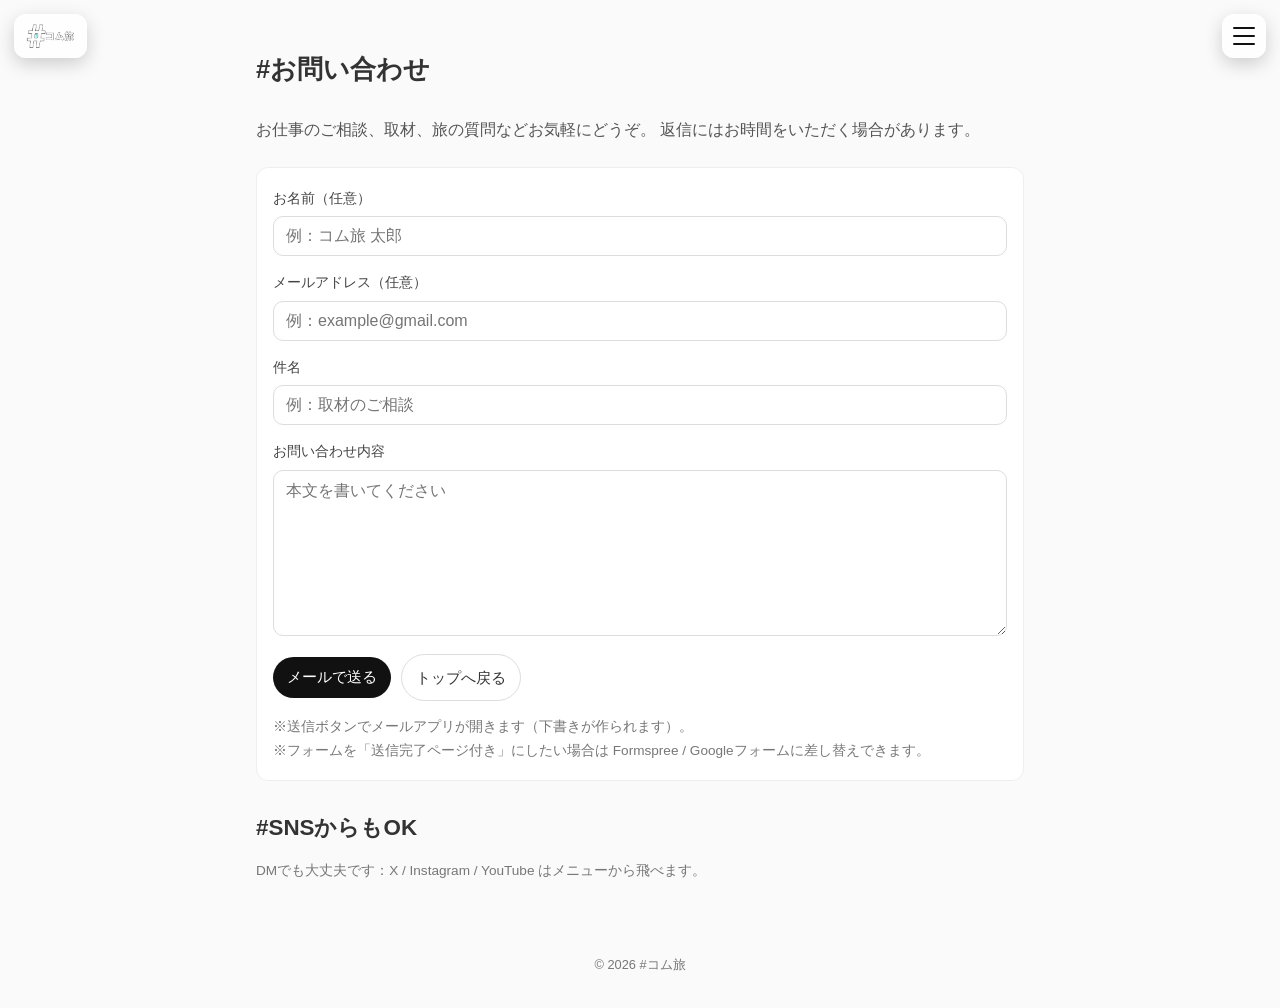
==== contact.html @ 37c7d5ec "Improve photo-led homepage and mobile navigation" ====
<!DOCTYPE html>
<html lang="ja">
<head>
  <meta charset="UTF-8" />
  <meta name="viewport" content="width=device-width, initial-scale=1.0" />
  <title>#お問い合わせ | #コム旅</title>
  <link rel="stylesheet" href="css/style.css?v=20261016" />

    <!-- ✅ SEO / OGP（共通） -->
  <meta name="description" content="旅と日常の記録。#コム旅の旅行記・モデルコース・47都道府県制覇の旅をまとめています。">

  <meta property="og:site_name" content="#コム旅">
  <meta property="og:type" content="website">
  <meta property="og:image" content="https://komtabi.com/img/ogp.jpg">
  <meta property="og:image:width" content="1200">
  <meta property="og:image:height" content="630">
  <meta property="og:locale" content="ja_JP">

  <meta name="twitter:card" content="summary_large_image">
  <meta name="description" content="#コム旅へのお問い合わせ。お仕事のご相談、取材、旅の質問などお気軽にどうぞ。">
  <link rel="canonical" href="https://komtabi.com/contact.html">

  <meta property="og:url" content="https://komtabi.com/contact.html">
  <meta property="og:title" content="#お問い合わせ | #コム旅">
  <meta property="og:description" content="お仕事のご相談、取材、旅の質問などお気軽にどうぞ。">

  <!-- favicon -->
<link rel="icon" href="/img/favicon-48.png" sizes="48x48" type="image/png">
<link rel="icon" href="/img/favicon-96.png" sizes="96x96" type="image/png">
<link rel="apple-touch-icon" href="/img/favicon-180.png">

</head>
<body>

  <!-- ロゴ -->
  <a href="index.html" class="logo">
    <img src="img/logo.png" alt="#コム旅 ロゴ">
  </a>

  <!-- ハンバーガーメニュー -->
  <button class="menu-btn" id="menuBtn" aria-label="メニューを開閉">
    <span></span><span></span><span></span>
  </button>

  <!-- ✅ メニュー構造を統一（menu-inner / menu-list） -->
  <nav class="menu" id="menu" aria-label="サイトメニュー">
    <div class="menu-inner">
      <ul class="menu-list">
        <li><a href="travel.html">#旅行記</a></li>
        <li><a href="modelcourse.html">#モデルコース</a></li>
        <li><a href="prefectures.html">#47都道府県制覇の旅</a></li>
        <li><a href="tags.html">#タグ</a></li>
        <li><a href="contact.html">#お問い合わせ</a></li>
      </ul>

      <!-- SNS（お問い合わせの下・横並び） -->
      <div class="menu-sns" aria-label="SNSリンク">
        <!-- X -->
        <a href="https://x.com/hBD1ilERGj89740"
           target="_blank"
           rel="noopener"
           aria-label="X"
           data-sns="x">
          <svg viewBox="0 0 24 24" aria-hidden="true">
            <path d="M18.244 2.25h3.308l-7.227 8.26L22.5 21.75h-6.59l-5.16-6.78-5.93 6.78H1.5l7.73-8.84L1.5 2.25h6.75l4.66 6.15 5.67-6.15z"/>
          </svg>
        </a>

        <!-- Instagram -->
        <a href="https://www.instagram.com/komtabi"
           target="_blank"
           rel="noopener"
           aria-label="Instagram"
           data-sns="instagram">
          <svg viewBox="0 0 24 24" aria-hidden="true">
            <path d="M7.5 2h9A5.5 5.5 0 0 1 22 7.5v9A5.5 5.5 0 0 1 16.5 22h-9A5.5 5.5 0 0 1 2 16.5v-9A5.5 5.5 0 0 1 7.5 2Zm0 2A3.5 3.5 0 0 0 4 7.5v9A3.5 3.5 0 0 0 7.5 20h9a3.5 3.5 0 0 0 3.5-3.5v-9A3.5 3.5 0 0 0 16.5 4h-9Zm10.25 1.75a1 1 0 1 1 0 2 1 1 0 0 1 0-2ZM12 7a5 5 0 1 1 0 10 5 5 0 0 1 0-10Zm0 2a3 3 0 1 0 0 6 3 3 0 0 0 0-6Z"/>
          </svg>
        </a>

        <!-- YouTube -->
        <a href="https://www.youtube.com/@コム旅5656"
           target="_blank"
           rel="noopener"
           aria-label="YouTube"
           data-sns="youtube">
          <svg viewBox="0 0 24 24" aria-hidden="true">
            <path d="M23.5 6.2s-.2-1.7-.9-2.5c-.9-1-1.9-1-2.4-1.1C16.9 2.3 12 2.3 12 2.3h0s-4.9 0-8.2.3c-.5.1-1.5.1-2.4 1.1C.7 4.5.5 6.2.5 6.2S.2 8.2.2 10.2v1.6c0 2 .3 4 .3 4s.2 1.7.9 2.5c.9 1 2.1 1 2.6 1.1 1.9.2 8 .3 8 .3s4.9 0 8.2-.3c.5-.1 1.5-.1 2.4-1.1.7-.8.9-2.5.9-2.5s.3-2 .3-4v-1.6c0-2-.3-4-.3-4ZM9.75 14.6V7.9l6.1 3.35-6.1 3.35Z"/>
          </svg>
        </a>
      </div>
    </div>
  </nav>

  <main class="container">
    <h1 class="page-title">#お問い合わせ</h1>

    <p class="lead-text">
      お仕事のご相談、取材、旅の質問などお気軽にどうぞ。
      返信にはお時間をいただく場合があります。
    </p>

    <!-- ✅ まずは mailto で確実に動くフォーム（サーバ不要） -->
    <section class="contact-card">
      <form id="contactForm" class="contact-form" novalidate>
        <label class="contact-label">
          お名前（任意）
          <input type="text" name="name" class="contact-input" placeholder="例：コム旅 太郎">
        </label>

        <label class="contact-label">
          メールアドレス（任意）
          <input type="email" name="email" class="contact-input" placeholder="例：example@gmail.com" inputmode="email">
        </label>

        <label class="contact-label">
          件名
          <input type="text" name="subject" class="contact-input" placeholder="例：取材のご相談" required>
        </label>

        <label class="contact-label">
          お問い合わせ内容
          <textarea name="message" class="contact-textarea" rows="8" placeholder="本文を書いてください" required></textarea>
        </label>

        <div class="contact-actions">
          <button type="submit" class="btn-primary">メールで送る</button>
          <a class="btn-ghost" href="index.html">トップへ戻る</a>
        </div>

        <p class="contact-note">
          ※送信ボタンでメールアプリが開きます（下書きが作られます）。
          <br>※フォームを「送信完了ページ付き」にしたい場合は Formspree / Googleフォームに差し替えできます。
        </p>
      </form>
    </section>

    <!-- 直接連絡（任意：メールアドレスが決まったら差し替え） -->
    <section class="contact-direct">
      <h2 class="section-title">#SNSからもOK</h2>
      <p class="contact-note">
        DMでも大丈夫です：X / Instagram / YouTube はメニューから飛べます。
      </p>
    </section>
  </main>

  <footer class="site-footer">
    <p>© 2026 #コム旅</p>
  </footer>

  <!-- scripts（順番重要・main.jsは1回だけ） -->
<link rel="stylesheet" href="css/style.css?v=20261016" />
<script src="js/data/posts.js?v=20260111"></script>
<script src="js/data/courses.js?v=20260111"></script>
<script src="js/data/visited.js?v=20260111"></script>
<script src="js/main.js?v=20261016"></script>

  <!-- contact page helper -->
  <script>
    // ✅ 送信先メールアドレスをここで設定（あなたの受信用メールに変更）
    const CONTACT_TO = "tjingji56@gmail.com";

    const form = document.getElementById("contactForm");
    if (form) {
      form.addEventListener("submit", (e) => {
        e.preventDefault();

        const fd = new FormData(form);
        const subject = (fd.get("subject") || "").toString().trim();
        const message = (fd.get("message") || "").toString().trim();
        const name = (fd.get("name") || "").toString().trim();
        const email = (fd.get("email") || "").toString().trim();

        if (!subject || !message) {
          alert("件名とお問い合わせ内容は必須です。");
          return;
        }

        const bodyLines = [
          message,
          "",
          "----",
          `お名前：${name || "-"}`,
          `メール：${email || "-"}`,
          `送信元：${location.href}`,
        ];

        const mailto = `mailto:${encodeURIComponent(CONTACT_TO)}`
          + `?subject=${encodeURIComponent(subject)}`
          + `&body=${encodeURIComponent(bodyLines.join("\n"))}`;

        location.href = mailto;
      });
    }
  </script>

</body>
</html>
---- css/style.css ----
/* =========================
   reset / base
========================= */
*{
  margin: 0;
  padding: 0;
  box-sizing: border-box;
}

body{
  font-family: -apple-system, BlinkMacSystemFont, "Segoe UI",
               "Hiragino Kaku Gothic ProN", Meiryo, sans-serif;
  color: #333;
  background: #fafafa;
  line-height: 1.7;
}

/* =========================
   layout
========================= */
.container{
  max-width: 800px;
  margin: 48px auto;
  padding: 0 16px;
}

.section-title,
.page-title{
  font-size: 1.6rem;
  margin-bottom: 24px;
}

@media (max-width: 600px){
  .container{
    padding-left: 16px;
    padding-right: 16px;
  }
}

/* =========================
   logo (fixed)
========================= */
.logo{
  position: fixed;
  top: 14px;
  left: 14px;
  z-index: 1000;

  height: 44px;
  display: inline-flex;
  align-items: center;
  justify-content: center;

  padding: 0 12px;
  border-radius: 12px;

  background: rgba(255,255,255,0.80);
  backdrop-filter: blur(8px);
  -webkit-backdrop-filter: blur(8px);
  box-shadow: 0 6px 18px rgba(0,0,0,0.18);

  text-decoration: none;
}

.logo img{
  display: block;
  height: 26px;
  width: auto;
  margin: 0;
  padding: 0;
  filter: none;
}

/* =========================
   hamburger menu button (fixed)
========================= */
.menu-btn{
  position: fixed;
  top: 14px;
  right: 14px;
  z-index: 1000;

  width: 44px;
  height: 44px;
  border: none;
  cursor: pointer;

  border-radius: 12px;
  background: rgba(255,255,255,0.80);
  backdrop-filter: blur(8px);
  -webkit-backdrop-filter: blur(8px);
  box-shadow: 0 6px 18px rgba(0,0,0,0.18);

  display: flex;
  flex-direction: column;
  justify-content: center;
  align-items: center;
  gap: 6px;

  padding: 0;
}

.menu-btn span{
  display: block;
  width: 22px;
  height: 2px;
  background: #111;
  margin: 0;
  border-radius: 999px;
  transition: 0.3s;
}

/* open animation */
.menu-btn.open span:nth-child(1){
  transform: translateY(8px) rotate(45deg);
}
.menu-btn.open span:nth-child(2){
  opacity: 0;
}
.menu-btn.open span:nth-child(3){
  transform: translateY(-8px) rotate(-45deg);
}

/* =========================
   menu panel
========================= */
.menu{
  position: fixed;
  inset: 0;
  z-index: 900;
  background: rgba(0,0,0,0.85);

  display: flex;
  align-items: center;
  justify-content: center;

  opacity: 0;
  pointer-events: none;
  transition: 0.3s;
}

.menu.open{
  opacity: 1;
  pointer-events: auto;
}

.menu-inner{
  display: flex;
  flex-direction: column;
  align-items: center;
}

.menu-list{
  list-style: none;
  margin: 0;
  padding: 0;
  text-align: center;
}

.menu-list li{
  margin: 24px 0;
}

.menu-list a{
  color: #fff;
  font-size: 1.5rem;
  text-decoration: none;
}

.menu-list a:hover{
  opacity: 0.85;
}

@media (max-width: 600px){
  .menu-list a{
    font-size: 1.3rem;
  }
}

/* SNS icons in menu */
.menu-sns{
  display: flex;
  gap: 14px;
  justify-content: center;
  margin-top: 18px;
}

.menu-sns a{
  display: inline-flex;
  align-items: center;
  justify-content: center;
  width: 36px;
  height: 36px;
  border-radius: 999px;
  text-decoration: none;
}

.menu-sns svg{
  width: 18px;
  height: 18px;
  fill: currentColor;
}

.menu-sns a[data-sns="x"]{ color: #fff; }
.menu-sns a[data-sns="instagram"]{ color: #E1306C; }
.menu-sns a[data-sns="youtube"]{ color: #FF0000; }

.menu-sns a:hover{
  background: rgba(255,255,255,0.10);
}

/* =========================
   hero (top image)
========================= */
.hero{
  height: 100vh;
  min-height: 100svh;
  background-image: url("../img/top.jpg");
  background-size: cover;
  background-position: center;
  background-repeat: no-repeat;

  display: flex;
  align-items: center;
  justify-content: center;
}

.hero-inner{
  text-align: center;
  color: #fff;
  padding: 16px 24px;
  background: rgba(0,0,0,0.3);
  border-radius: 8px;
}

.hero-title{ font-size: 2.5rem; }
.hero-text{ margin-top: 8px; font-size: 1rem; }

@media (max-width: 600px){
  .hero-title{ font-size: 2rem; }
}

/* =========================
   more link (top)
========================= */
.more-link{
  text-align: center;
  margin-top: 32px;
}

.more-link a{
  text-decoration: none;
  color: #333;
  font-size: 0.95rem;
}

/* =========================
   post list (common)
========================= */
.post-card{
  background: #fff;
  padding: 24px;
  margin-bottom: 24px;
  border-radius: 8px;
}

.post-title{
  font-size: 1.4rem;
  margin-bottom: 8px;
}

.post-title a{
  text-decoration: none;
  color: #222;
}

.post-date{
  font-size: 0.85rem;
  color: #888;
}

.post-excerpt{
  margin-top: 12px;
  color: #555;
}

/* prefecture tag in cards */
.post-head{
  display: flex;
  align-items: center;
  justify-content: space-between;
  gap: 12px;
  margin-bottom: 8px;
}

.post-pref{
  display: inline-block;
  font-size: 0.75rem;
  padding: 3px 10px;
  border-radius: 999px;
  background: rgba(0,0,0,0.06);
  color: #333;
  text-decoration: none;
}

.post-pref:hover{
  background: rgba(0,0,0,0.10);
}

/* thumbnail in cards */
.post-thumb{
  display: block;
  aspect-ratio: 16 / 9;
  overflow: hidden;
  border-radius: 8px;
}

.post-thumb img{
  width: 100%;
  height: 100%;
  object-fit: cover;
  display: block;
}

/* =========================
   TOP : latest 3 post cards grid
========================= */
.post-list-grid{
  display: grid;
  grid-template-columns: repeat(3, 1fr);
  gap: 16px;
}

@media (max-width: 700px){
  .post-list-grid{
    grid-template-columns: 1fr;
  }
}

.post-list-grid .post-card{
  display: flex;
  flex-direction: column;
  height: 100%;
  overflow: hidden;
  border-radius: 12px;
  padding: 16px;
  transition: transform .2s, box-shadow .2s;
  margin-bottom: 0;
}

.post-list-grid .post-card:hover{
  transform: translateY(-3px);
  box-shadow: 0 8px 24px rgba(0,0,0,.08);
}

.post-list-grid .post-excerpt{
  display: -webkit-box;
  -webkit-line-clamp: 2;
  -webkit-box-orient: vertical;
  overflow: hidden;
  margin-top: 10px;
}

/* =========================
   post page
========================= */
.post-content p{
  margin: 16px 0;
}

/* post hero (post.html) */
.post-hero{
  position: relative;
  margin-bottom: 18px;
  border-radius: 12px;
  overflow: hidden;
  background: #ddd;
}

.post-hero-media img{
  width: 100%;
  height: 280px;
  object-fit: cover;
  display: block;
}

.post-hero-overlay{
  position: absolute;
  inset: 0;
  background: linear-gradient(
    to top,
    rgba(0,0,0,0.30),
    rgba(0,0,0,0.00) 60%
  );
  pointer-events: none;
}

@media (max-width: 600px){
  .post-hero-media img{
    height: 190px;
  }
}

/* =========================
   breadcrumb (post.html)
========================= */
.breadcrumb{
  font-size: 0.85rem;
  color: #666;
  margin: 4px 0 10px;
  line-height: 1.6;
}

.breadcrumb a{
  color: #333;
  text-decoration: none;
}

.breadcrumb a:hover{
  text-decoration: underline;
}

.breadcrumb-sep{
  margin: 0 6px;
  opacity: 0.6;
}

/* =========================
   back link (post.html)
========================= */
.post-back{
  margin: 6px 0 18px;
}

.post-back a{
  font-size: 0.85rem;
  text-decoration: none;
  color: #333;
}

.post-back a:hover{
  text-decoration: underline;
}

/* =========================
   related posts (post.html)
========================= */
.related-posts{
  margin-top: 36px;
}

.related-title{
  font-size: 1.1rem;
  margin-bottom: 14px;
}

.related-list{
  display: grid;
  gap: 14px;
}

.related-card{
  background: #fff;
  border: 1px solid #eee;
  border-radius: 12px;
  overflow: hidden;
}

.related-link{
  display: grid;
  grid-template-columns: 120px 1fr;
  gap: 12px;
  padding: 10px;
  text-decoration: none;
  color: #333;
}

.related-link:hover{
  background: rgba(0,0,0,0.02);
}

.related-thumb{
  width: 120px;
  height: 80px;
  object-fit: cover;
  border-radius: 10px;
  display: block;
}

.related-body{
  display: flex;
  flex-direction: column;
  gap: 6px;
}

.related-meta{
  display: flex;
  gap: 10px;
  align-items: center;
  font-size: 0.75rem;
  color: #777;
}

.related-post-title{
  font-size: 0.95rem;
  line-height: 1.4;
  margin: 0;
}

.related-tags{
  display: flex;
  flex-wrap: wrap;
  gap: 8px;
}

.related-tags a{
  font-size: 0.75rem;
  text-decoration: none;
  color: #555;
}

.related-tags a:hover{
  text-decoration: underline;
}

.related-empty{
  color: #777;
  font-size: 0.9rem;
}

@media (max-width: 600px){
  .related-link{
    grid-template-columns: 92px 1fr;
  }
  .related-thumb{
    width: 92px;
    height: 72px;
  }
}

/* post navigation */
.post-nav{
  display: flex;
  justify-content: center;
  gap: 16px;
  margin-top: 48px;
}

.post-nav:has(#prevPost:not([style*="display: none"])):has(#nextPost:not([style*="display: none"])) {
  justify-content: space-between;
}

.post-nav-link{
  display: flex;
  align-items: center;
  gap: 12px;
  max-width: 340px;

  padding: 12px;
  border-radius: 10px;
  background: #fff;
  text-decoration: none;
  color: #333;
}

.post-nav-link:hover{
  transform: translateY(-2px);
  transition: 0.2s;
}

.nav-label{ font-size: 0.75rem; color: #999; }
.nav-thumb img{
  width: 64px;
  height: 64px;
  object-fit: cover;
  border-radius: 8px;
  display: block;
}

.nav-body{
  display: flex;
  flex-direction: column;
  gap: 4px;
}

.nav-pref{ font-size: 0.7rem; color: #666; }
.nav-title{ font-size: 0.85rem; font-weight: 600; }

@media (max-width: 600px){
  .post-nav{
    flex-direction: column;
    align-items: stretch;
  }
  .post-nav-link{
    max-width: 100%;
  }
}

/* =========================
   footer
========================= */
.site-footer{
  text-align: center;
  padding: 24px;
  font-size: 0.8rem;
  color: #777;
}

/* =========================
   prefectures
========================= */
.lead-text{
  margin-bottom: 24px;
  color: #555;
}

.progress{
  margin-bottom: 32px;
  font-size: 1.1rem;
}

.prefecture-list{
  display: grid;
  grid-template-columns: repeat(auto-fill, minmax(120px, 1fr));
  gap: 12px;
}

.prefecture{
  background: #fff;
  padding: 12px;
  text-align: center;
  border-radius: 6px;
  font-size: 0.9rem;
}

.prefecture.visited{
  background: #333;
  color: #fff;
}

/* =========================
   japan map
========================= */
.japan-map{
  margin: 40px 0;
}

#japanMap{
  width: 100%;
  max-width: 600px;
  display: block;
  margin: 0 auto;
}

#japanMap path{
  fill: #e0e0e0;
  stroke: #fff;
  stroke-width: 1;
  cursor: pointer;
  transition: 0.2s;
}

#japanMap path.visited{
  fill: #333;
}

#japanMap path.visited:hover{
  fill: #999;
}

#mapTooltip{
  position: fixed;
  left: 0;
  top: 0;
  transform: translate(-9999px, -9999px);
  padding: 6px 10px;
  font-size: 0.85rem;
  border-radius: 8px;
  background: rgba(0,0,0,0.85);
  color: #fff;
  pointer-events: none;
  z-index: 2000;
  white-space: nowrap;
}

#mapTooltip.show{
  transform: none;
}

/* =========================
   achievement (top page)
========================= */
.achievement{
  margin-top: 64px;
  padding-top: 40px;
  border-top: 1px solid #e5e5e5;
  text-align: center;
}

.section-title{
  font-size: 1.4rem;
  margin-bottom: 12px;
}

.achievement-count{
  font-size: 1rem;
  margin-bottom: 16px;
  color: #555;
}

.achievement-map{
  max-width: 600px;
  margin: 0 auto 16px;
}

.achievement-link a{
  font-size: 0.9rem;
  text-decoration: none;
  color: #333;
}

.achievement-sub{
  font-size: 0.9rem;
  color: #666;
  margin-bottom: 14px;
}

.achievement-chips{
  display: flex;
  flex-wrap: wrap;
  gap: 8px;
  justify-content: center;
  margin: 12px 0 6px;
}

.achievement-chips a{
  display: inline-block;
  font-size: 0.8rem;
  padding: 6px 10px;
  border-radius: 999px;
  border: 1px solid #ddd;
  background: #fff;
  text-decoration: none;
  color: #333;
}

.achievement-chips a:hover{
  background: rgba(0,0,0,0.03);
}

/* =========================
   pref meta (travel.html?pref=)
========================= */
.pref-meta{
  margin: 16px 0 28px;
  padding: 14px 16px;
  background: #fff;
  border-radius: 8px;
  border: 1px solid #eee;
}

.pref-meta-row{
  display: flex;
  flex-wrap: wrap;
  align-items: center;
  gap: 10px;
}

.pref-badge{
  display: inline-block;
  font-size: 0.75rem;
  padding: 4px 10px;
  border-radius: 999px;
  background: #f2f2f2;
  color: #333;
}

.pref-badge.ok{
  background: #333;
  color: #fff;
}

.pref-stat,
.pref-latest{
  display: inline-block;
  font-size: 0.85rem;
  color: #555;
}

.pref-back{
  margin-top: 10px;
}

.pref-back a{
  font-size: 0.85rem;
  text-decoration: none;
  color: #333;
}

/* ✅ travel.html?pref= のモデルコース */
.pref-courses{
  margin-top: 26px;
  background: #fff;
  border: 1px solid #eee;
  border-radius: 10px;
  overflow: hidden;
}

.pref-courses-summary{
  cursor: pointer;
  padding: 14px 16px;
  display: flex;
  align-items: center;
  justify-content: space-between;
  gap: 10px;
  list-style: none;
}

.pref-courses-summary::-webkit-details-marker{
  display: none;
}

.summary-title{
  font-weight: 700;
}

.summary-meta{
  font-size: 0.85rem;
  color: #666;
}

.pref-course-list{
  padding: 0 16px 14px;
}

.pref-course-card{
  padding: 14px 0;
  border-top: 1px solid #eee;
}

.pref-course-title{
  font-size: 1.05rem;
  margin-bottom: 6px;
}

.pref-course-meta{
  font-size: 0.8rem;
  color: #777;
  margin-bottom: 6px;
}

.pref-course-desc{
  color: #555;
  font-size: 0.95rem;
}

/* =========================
   model course
========================= */
.course-card{
  background: #fff;
  padding: 20px;
  border-radius: 8px;
  margin-bottom: 24px;
}

.course-title{
  font-size: 1.2rem;
  margin-bottom: 8px;
}

.course-meta{
  font-size: 0.8rem;
  color: #888;
  margin-bottom: 12px;
}

.course-desc{
  color: #555;
}

.area-filter{
  display: flex;
  flex-wrap: wrap;
  gap: 8px;
  margin-bottom: 32px;
}

.area-filter button{
  padding: 6px 12px;
  font-size: 0.8rem;
  border-radius: 20px;
  border: 1px solid #ccc;
  background: #fff;
  cursor: pointer;
}

.area-filter button.active{
  background: #333;
  color: #fff;
  border-color: #333;
}

.area-filter button[data-area="沖縄"]{
  border-style: dashed;
}

.course-related-wrap{
  margin-top: 16px;
  padding-top: 12px;
  border-top: 1px solid #eee;
}

.course-related-title{
  font-size: 0.9rem;
  margin-bottom: 8px;
}

.course-related{
  list-style: none;
  padding-left: 0;
}

.course-related li{
  margin-bottom: 4px;
}

.course-related a{
  font-size: 0.85rem;
  color: #333;
  text-decoration: none;
}

.course-related a:hover{
  text-decoration: underline;
}

.course-related-empty{
  font-size: 0.8rem;
  color: #888;
}

/* =========================
   contact
========================= */
.contact-card{
  background: #fff;
  border: 1px solid #eee;
  border-radius: 12px;
  padding: 18px 16px;
}

.contact-form{
  display: grid;
  gap: 14px;
}

.contact-label{
  display: grid;
  gap: 6px;
  font-size: 0.9rem;
  color: #444;
}

.contact-input,
.contact-textarea{
  width: 100%;
  border: 1px solid #ddd;
  border-radius: 10px;
  padding: 10px 12px;
  font-size: 1rem;
  background: #fff;
  outline: none;
}

.contact-textarea{
  resize: vertical;
}

.contact-input:focus,
.contact-textarea:focus{
  border-color: #999;
}

.contact-actions{
  display: flex;
  flex-wrap: wrap;
  gap: 10px;
  align-items: center;
  margin-top: 4px;
}

.btn-primary{
  appearance: none;
  border: none;
  cursor: pointer;
  padding: 10px 14px;
  border-radius: 999px;
  background: #111;
  color: #fff;
  font-size: 0.95rem;
}

.btn-primary:hover{
  opacity: 0.9;
}

.btn-ghost{
  display: inline-flex;
  align-items: center;
  justify-content: center;
  padding: 10px 14px;
  border-radius: 999px;
  border: 1px solid #ddd;
  text-decoration: none;
  color: #333;
  font-size: 0.95rem;
  background: #fff;
}

.btn-ghost:hover{
  background: rgba(0,0,0,0.03);
}

.contact-note{
  font-size: 0.85rem;
  color: #777;
  line-height: 1.7;
}

.contact-direct{
  margin-top: 28px;
}

/* =========================
   post tags
========================= */
.post-tags {
  display: flex;
  flex-wrap: wrap;
  gap: 8px;
  list-style: none;
  padding: 0;
  margin: 12px 0 0;
}

.post-tag a {
  display: inline-block;
  padding: 4px 10px;
  border-radius: 999px;
  font-size: 0.8rem;
  text-decoration: none;
  color: #555;
  background: #f3f3f3;
}

.post-tag a:hover {
  background: #e6e6e6;
}

/* =========================
   tags page
========================= */
.tag-grid{
  display: grid;
  grid-template-columns: repeat(auto-fill, minmax(150px, 1fr));
  gap: 12px;
}

.tag-card{
  display: flex;
  align-items: center;
  justify-content: space-between;
  gap: 10px;

  padding: 12px 14px;
  border-radius: 12px;
  background: #fff;
  border: 1px solid #eee;

  text-decoration: none;
  color: #333;
}

.tag-card:hover{
  background: rgba(0,0,0,0.03);
}

.tag-card-name{
  font-weight: 700;
}

.tag-card-count{
  font-size: 0.85rem;
  color: #777;
}

/* =========================
  tag filter (travel)
========================= */
.tag-filter{
  margin: 18px 0 20px;
  padding: 14px 14px;
  background: #fff;
  border: 1px solid #eee;
  border-radius: 12px;
}

.tag-filter-head{
  display: flex;
  align-items: baseline;
  justify-content: space-between;
  gap: 12px;
  margin-bottom: 10px;
}

.tag-filter-title{
  font-size: 1rem;
  margin: 0;
}

.tag-filter-link{
  font-size: 0.85rem;
  color: #333;
  text-decoration: none;
}

.tag-filter-link:hover{
  text-decoration: underline;
}

.tag-chips{
  display: flex;
  flex-wrap: wrap;
  gap: 8px;
}

.tag-chip{
  display: inline-flex;
  align-items: center;
  justify-content: center;

  padding: 6px 10px;
  border-radius: 999px;
  font-size: 0.85rem;

  text-decoration: none;
  color: #333;
  background: #f3f3f3;
  border: 1px solid #eee;
}

.tag-chip:hover{
  background: #e9e9e9;
}

.tag-chip.active{
  background: #111;
  color: #fff;
  border-color: #111;
}
/* =========================
   AdSense (#コム旅)
========================= */
.ad-wrap {
  max-width: 980px;           /* 記事幅に合わせて調整 */
  margin: 28px auto;
  padding: 14px 12px;
  border-radius: 14px;
  background: rgba(255,255,255,0.06); /* 背景が暗めなら馴染む */
  border: 1px solid rgba(255,255,255,0.10);
}

.ad-label {
  font-size: 12px;
  letter-spacing: 0.08em;
  opacity: 0.7;
  margin-bottom: 8px;
}

/* 画面が狭い時の詰まり防止 */
@media (max-width: 600px) {
  .ad-wrap { margin: 20px 12px; }
}

/* JSで非表示にしたい時用 */
.ad-wrap.is-hidden { display: none; }
/* =========================
   AdSense (#コム旅)
========================= */
.ad-wrap{
  margin: 26px 0;
  padding: 14px 12px;
  border-radius: 14px;
  border: 1px solid rgba(255,255,255,.10);
  background: rgba(255,255,255,.06);
}
.ad-label{
  font-size: 12px;
  letter-spacing: .08em;
  opacity: .7;
  margin-bottom: 8px;
}
.ad-wrap.is-hidden{ display:none; }

/* Photo-led home and comfortable touch navigation */
:root { --travel-ink: #233e36; --travel-accent: #365e4f; }
html { scroll-behavior: smooth; scroll-padding-top: 88px; }
a:focus-visible, button:focus-visible {
  outline: 3px solid #ba852e;
  outline-offset: 5px;
}
.skip-link {
  position: fixed; top: 8px; left: 100px; z-index: 1100;
  padding: 10px 16px; background: #fff; color: var(--travel-ink);
  transform: translateY(-160%); border-radius: 8px;
}
.skip-link:focus { transform: translateY(0); }
.menu { visibility: hidden; overflow-y: auto; padding: 80px 20px 32px; }
.menu.open { visibility: visible; }
.menu-inner { width: 100%; margin: auto; }
.menu-list a { display: inline-block; padding: 8px 12px; }
.menu-list li { margin: 10px 0; }
.menu-sns a { width: 44px; height: 44px; }
.home { background: #f7f6f2; color: #263c34; }
.home .container { max-width: 1120px; margin: 72px auto; padding: 0 32px; }
.home .hero {
  position: relative; isolation: isolate;
  height: 82vh; height: 82svh; min-height: 560px; max-height: 960px;
  justify-content: flex-start; align-items: flex-end;
}
.home .hero::before {
  content: ""; position: absolute; inset: 0; z-index: -1;
  background: linear-gradient(180deg, rgba(9,27,23,.12) 20%, rgba(9,27,23,.75) 100%);
}
.home .hero-inner {
  width: 1120px; margin: 0 auto; padding: 72px 32px;
  text-align: left; background: none; border-radius: 0;
}
.hero-eyebrow { font-size: .9rem; letter-spacing: .16em; margin-bottom: 12px; }
.home .hero-title { font-size: clamp(3rem, 7vw, 5.5rem); line-height: 1.2; letter-spacing: .04em; }
.home .hero-text { margin-top: 22px; line-height: 2; font-size: 1rem; }
.hero-action {
  display: inline-flex; gap: 36px; align-items: center; min-height: 48px;
  margin-top: 28px; padding: 10px 22px; border: 1px solid rgba(255,255,255,.7);
  border-radius: 999px; color: #fff; text-decoration: none;
  background: rgba(255,255,255,.08);
}
.hero-action:hover { background: rgba(255,255,255,.2); }
.section-eyebrow { font-size: .72rem; font-weight: 700; letter-spacing: .2em; color: var(--travel-accent); margin-bottom: 8px; }
.home .section-title { font-size: clamp(1.5rem, 3vw, 2rem); margin-bottom: 10px; }
.section-intro { color: #606c64; font-size: .95rem; margin-bottom: 28px; }
.home .post-list-grid { gap: 24px; }
.home .post-list-grid .post-card {
  padding: 0 0 24px; border-radius: 16px;
  border: 1px solid #e4e8df; box-shadow: 0 4px 20px rgba(35,62,54,.03);
}
.home .post-thumb { border-radius: 0; aspect-ratio: 4 / 3; }
.home .post-thumb img { transition: transform .35s; }
.home .post-card:hover .post-thumb img { transform: scale(1.035); }
.home .post-head { margin: 18px 20px 12px; flex-wrap: wrap; gap: 8px; }
.home .post-pref { color: var(--travel-accent); background: #edf2eb; padding: 6px 12px; }
.home .post-title { font-size: 1.16rem; line-height: 1.75; margin: 0 20px; }
.home .post-title a { color: var(--travel-ink); }
.home .post-title a:hover { text-decoration: underline; text-underline-offset: 4px; }
.home .post-list-grid .post-excerpt { margin: 12px 20px 0; font-size: .9rem; line-height: 1.9; }
.home .more-link a, .home .achievement-link a {
  display: inline-flex; align-items: center; justify-content: center;
  min-height: 48px; padding: 10px 24px; border-radius: 999px;
  border: 1px solid #c9d2c7; color: var(--travel-ink); background: #fff;
}
.home .more-link a:hover, .home .achievement-link a:hover { background: #edf2eb; }
.home .achievement { margin-top: 48px; padding: 44px 24px; border: 1px solid #dde4d8; border-radius: 20px; background: #edf1e8; }
.home .achievement-count { margin-bottom: 8px; }
.home .achievement-count strong { font-size: 1.7rem; color: var(--travel-ink); }
.achievement-progress { display: block; width: min(100%, 360px); height: 8px; border: 0; border-radius: 99px; overflow: hidden; margin: 24px auto; background: #d8dfd2; color: var(--travel-accent); }
.achievement-progress::-webkit-progress-bar { background: #d8dfd2; }
.achievement-progress::-webkit-progress-value { background: var(--travel-accent); border-radius: 99px; }
.achievement-progress::-moz-progress-bar { background: var(--travel-accent); }
.home .achievement-chips { margin-bottom: 24px; }
.home .achievement-chips a { min-height: 44px; padding: 9px 16px; border-color: #d4ddcf; }
.home .site-footer { padding: 32px 24px; border-top: 1px solid #e2e6dc; }
@media (max-width: 900px) and (min-width: 701px) {
  .home .post-list-grid { gap: 14px; }
  .home .post-head, .home .post-title { margin-left: 14px; margin-right: 14px; }
  .home .post-list-grid .post-excerpt { margin-left: 14px; margin-right: 14px; }
}
@media (max-width: 700px) {
  .home .container { margin: 40px auto; padding: 0 20px; }
  .home .hero { height: 76svh; min-height: 480px; max-height: 760px; }
  .home .hero-inner { padding: 48px 24px; }
  .home .hero-text { font-size: .9rem; margin-top: 16px; }
  .hero-eyebrow { font-size: .78rem; }
  .home .post-list-grid { gap: 24px; }
  .home .post-thumb { aspect-ratio: 16 / 10; }
  .home .post-title { font-size: 1.2rem; }
  .home .achievement { padding: 32px 18px; }
  .home .achievement-sub { line-height: 2; }
  .menu-list a { font-size: 1.15rem; }
}
@media (prefers-reduced-motion: reduce) {
  html { scroll-behavior: auto; }
  *, *::before, *::after { transition: none !important; }
}
---- css/style.css ----
/* =========================
   reset / base
========================= */
*{
  margin: 0;
  padding: 0;
  box-sizing: border-box;
}

body{
  font-family: -apple-system, BlinkMacSystemFont, "Segoe UI",
               "Hiragino Kaku Gothic ProN", Meiryo, sans-serif;
  color: #333;
  background: #fafafa;
  line-height: 1.7;
}

/* =========================
   layout
========================= */
.container{
  max-width: 800px;
  margin: 48px auto;
  padding: 0 16px;
}

.section-title,
.page-title{
  font-size: 1.6rem;
  margin-bottom: 24px;
}

@media (max-width: 600px){
  .container{
    padding-left: 16px;
    padding-right: 16px;
  }
}

/* =========================
   logo (fixed)
========================= */
.logo{
  position: fixed;
  top: 14px;
  left: 14px;
  z-index: 1000;

  height: 44px;
  display: inline-flex;
  align-items: center;
  justify-content: center;

  padding: 0 12px;
  border-radius: 12px;

  background: rgba(255,255,255,0.80);
  backdrop-filter: blur(8px);
  -webkit-backdrop-filter: blur(8px);
  box-shadow: 0 6px 18px rgba(0,0,0,0.18);

  text-decoration: none;
}

.logo img{
  display: block;
  height: 26px;
  width: auto;
  margin: 0;
  padding: 0;
  filter: none;
}

/* =========================
   hamburger menu button (fixed)
========================= */
.menu-btn{
  position: fixed;
  top: 14px;
  right: 14px;
  z-index: 1000;

  width: 44px;
  height: 44px;
  border: none;
  cursor: pointer;

  border-radius: 12px;
  background: rgba(255,255,255,0.80);
  backdrop-filter: blur(8px);
  -webkit-backdrop-filter: blur(8px);
  box-shadow: 0 6px 18px rgba(0,0,0,0.18);

  display: flex;
  flex-direction: column;
  justify-content: center;
  align-items: center;
  gap: 6px;

  padding: 0;
}

.menu-btn span{
  display: block;
  width: 22px;
  height: 2px;
  background: #111;
  margin: 0;
  border-radius: 999px;
  transition: 0.3s;
}

/* open animation */
.menu-btn.open span:nth-child(1){
  transform: translateY(8px) rotate(45deg);
}
.menu-btn.open span:nth-child(2){
  opacity: 0;
}
.menu-btn.open span:nth-child(3){
  transform: translateY(-8px) rotate(-45deg);
}

/* =========================
   menu panel
========================= */
.menu{
  position: fixed;
  inset: 0;
  z-index: 900;
  background: rgba(0,0,0,0.85);

  display: flex;
  align-items: center;
  justify-content: center;

  opacity: 0;
  pointer-events: none;
  transition: 0.3s;
}

.menu.open{
  opacity: 1;
  pointer-events: auto;
}

.menu-inner{
  display: flex;
  flex-direction: column;
  align-items: center;
}

.menu-list{
  list-style: none;
  margin: 0;
  padding: 0;
  text-align: center;
}

.menu-list li{
  margin: 24px 0;
}

.menu-list a{
  color: #fff;
  font-size: 1.5rem;
  text-decoration: none;
}

.menu-list a:hover{
  opacity: 0.85;
}

@media (max-width: 600px){
  .menu-list a{
    font-size: 1.3rem;
  }
}

/* SNS icons in menu */
.menu-sns{
  display: flex;
  gap: 14px;
  justify-content: center;
  margin-top: 18px;
}

.menu-sns a{
  display: inline-flex;
  align-items: center;
  justify-content: center;
  width: 36px;
  height: 36px;
  border-radius: 999px;
  text-decoration: none;
}

.menu-sns svg{
  width: 18px;
  height: 18px;
  fill: currentColor;
}

.menu-sns a[data-sns="x"]{ color: #fff; }
.menu-sns a[data-sns="instagram"]{ color: #E1306C; }
.menu-sns a[data-sns="youtube"]{ color: #FF0000; }

.menu-sns a:hover{
  background: rgba(255,255,255,0.10);
}

/* =========================
   hero (top image)
========================= */
.hero{
  height: 100vh;
  min-height: 100svh;
  background-image: url("../img/top.jpg");
  background-size: cover;
  background-position: center;
  background-repeat: no-repeat;

  display: flex;
  align-items: center;
  justify-content: center;
}

.hero-inner{
  text-align: center;
  color: #fff;
  padding: 16px 24px;
  background: rgba(0,0,0,0.3);
  border-radius: 8px;
}

.hero-title{ font-size: 2.5rem; }
.hero-text{ margin-top: 8px; font-size: 1rem; }

@media (max-width: 600px){
  .hero-title{ font-size: 2rem; }
}

/* =========================
   more link (top)
========================= */
.more-link{
  text-align: center;
  margin-top: 32px;
}

.more-link a{
  text-decoration: none;
  color: #333;
  font-size: 0.95rem;
}

/* =========================
   post list (common)
========================= */
.post-card{
  background: #fff;
  padding: 24px;
  margin-bottom: 24px;
  border-radius: 8px;
}

.post-title{
  font-size: 1.4rem;
  margin-bottom: 8px;
}

.post-title a{
  text-decoration: none;
  color: #222;
}

.post-date{
  font-size: 0.85rem;
  color: #888;
}

.post-excerpt{
  margin-top: 12px;
  color: #555;
}

/* prefecture tag in cards */
.post-head{
  display: flex;
  align-items: center;
  justify-content: space-between;
  gap: 12px;
  margin-bottom: 8px;
}

.post-pref{
  display: inline-block;
  font-size: 0.75rem;
  padding: 3px 10px;
  border-radius: 999px;
  background: rgba(0,0,0,0.06);
  color: #333;
  text-decoration: none;
}

.post-pref:hover{
  background: rgba(0,0,0,0.10);
}

/* thumbnail in cards */
.post-thumb{
  display: block;
  aspect-ratio: 16 / 9;
  overflow: hidden;
  border-radius: 8px;
}

.post-thumb img{
  width: 100%;
  height: 100%;
  object-fit: cover;
  display: block;
}

/* =========================
   TOP : latest 3 post cards grid
========================= */
.post-list-grid{
  display: grid;
  grid-template-columns: repeat(3, 1fr);
  gap: 16px;
}

@media (max-width: 700px){
  .post-list-grid{
    grid-template-columns: 1fr;
  }
}

.post-list-grid .post-card{
  display: flex;
  flex-direction: column;
  height: 100%;
  overflow: hidden;
  border-radius: 12px;
  padding: 16px;
  transition: transform .2s, box-shadow .2s;
  margin-bottom: 0;
}

.post-list-grid .post-card:hover{
  transform: translateY(-3px);
  box-shadow: 0 8px 24px rgba(0,0,0,.08);
}

.post-list-grid .post-excerpt{
  display: -webkit-box;
  -webkit-line-clamp: 2;
  -webkit-box-orient: vertical;
  overflow: hidden;
  margin-top: 10px;
}

/* =========================
   post page
========================= */
.post-content p{
  margin: 16px 0;
}

/* post hero (post.html) */
.post-hero{
  position: relative;
  margin-bottom: 18px;
  border-radius: 12px;
  overflow: hidden;
  background: #ddd;
}

.post-hero-media img{
  width: 100%;
  height: 280px;
  object-fit: cover;
  display: block;
}

.post-hero-overlay{
  position: absolute;
  inset: 0;
  background: linear-gradient(
    to top,
    rgba(0,0,0,0.30),
    rgba(0,0,0,0.00) 60%
  );
  pointer-events: none;
}

@media (max-width: 600px){
  .post-hero-media img{
    height: 190px;
  }
}

/* =========================
   breadcrumb (post.html)
========================= */
.breadcrumb{
  font-size: 0.85rem;
  color: #666;
  margin: 4px 0 10px;
  line-height: 1.6;
}

.breadcrumb a{
  color: #333;
  text-decoration: none;
}

.breadcrumb a:hover{
  text-decoration: underline;
}

.breadcrumb-sep{
  margin: 0 6px;
  opacity: 0.6;
}

/* =========================
   back link (post.html)
========================= */
.post-back{
  margin: 6px 0 18px;
}

.post-back a{
  font-size: 0.85rem;
  text-decoration: none;
  color: #333;
}

.post-back a:hover{
  text-decoration: underline;
}

/* =========================
   related posts (post.html)
========================= */
.related-posts{
  margin-top: 36px;
}

.related-title{
  font-size: 1.1rem;
  margin-bottom: 14px;
}

.related-list{
  display: grid;
  gap: 14px;
}

.related-card{
  background: #fff;
  border: 1px solid #eee;
  border-radius: 12px;
  overflow: hidden;
}

.related-link{
  display: grid;
  grid-template-columns: 120px 1fr;
  gap: 12px;
  padding: 10px;
  text-decoration: none;
  color: #333;
}

.related-link:hover{
  background: rgba(0,0,0,0.02);
}

.related-thumb{
  width: 120px;
  height: 80px;
  object-fit: cover;
  border-radius: 10px;
  display: block;
}

.related-body{
  display: flex;
  flex-direction: column;
  gap: 6px;
}

.related-meta{
  display: flex;
  gap: 10px;
  align-items: center;
  font-size: 0.75rem;
  color: #777;
}

.related-post-title{
  font-size: 0.95rem;
  line-height: 1.4;
  margin: 0;
}

.related-tags{
  display: flex;
  flex-wrap: wrap;
  gap: 8px;
}

.related-tags a{
  font-size: 0.75rem;
  text-decoration: none;
  color: #555;
}

.related-tags a:hover{
  text-decoration: underline;
}

.related-empty{
  color: #777;
  font-size: 0.9rem;
}

@media (max-width: 600px){
  .related-link{
    grid-template-columns: 92px 1fr;
  }
  .related-thumb{
    width: 92px;
    height: 72px;
  }
}

/* post navigation */
.post-nav{
  display: flex;
  justify-content: center;
  gap: 16px;
  margin-top: 48px;
}

.post-nav:has(#prevPost:not([style*="display: none"])):has(#nextPost:not([style*="display: none"])) {
  justify-content: space-between;
}

.post-nav-link{
  display: flex;
  align-items: center;
  gap: 12px;
  max-width: 340px;

  padding: 12px;
  border-radius: 10px;
  background: #fff;
  text-decoration: none;
  color: #333;
}

.post-nav-link:hover{
  transform: translateY(-2px);
  transition: 0.2s;
}

.nav-label{ font-size: 0.75rem; color: #999; }
.nav-thumb img{
  width: 64px;
  height: 64px;
  object-fit: cover;
  border-radius: 8px;
  display: block;
}

.nav-body{
  display: flex;
  flex-direction: column;
  gap: 4px;
}

.nav-pref{ font-size: 0.7rem; color: #666; }
.nav-title{ font-size: 0.85rem; font-weight: 600; }

@media (max-width: 600px){
  .post-nav{
    flex-direction: column;
    align-items: stretch;
  }
  .post-nav-link{
    max-width: 100%;
  }
}

/* =========================
   footer
========================= */
.site-footer{
  text-align: center;
  padding: 24px;
  font-size: 0.8rem;
  color: #777;
}

/* =========================
   prefectures
========================= */
.lead-text{
  margin-bottom: 24px;
  color: #555;
}

.progress{
  margin-bottom: 32px;
  font-size: 1.1rem;
}

.prefecture-list{
  display: grid;
  grid-template-columns: repeat(auto-fill, minmax(120px, 1fr));
  gap: 12px;
}

.prefecture{
  background: #fff;
  padding: 12px;
  text-align: center;
  border-radius: 6px;
  font-size: 0.9rem;
}

.prefecture.visited{
  background: #333;
  color: #fff;
}

/* =========================
   japan map
========================= */
.japan-map{
  margin: 40px 0;
}

#japanMap{
  width: 100%;
  max-width: 600px;
  display: block;
  margin: 0 auto;
}

#japanMap path{
  fill: #e0e0e0;
  stroke: #fff;
  stroke-width: 1;
  cursor: pointer;
  transition: 0.2s;
}

#japanMap path.visited{
  fill: #333;
}

#japanMap path.visited:hover{
  fill: #999;
}

#mapTooltip{
  position: fixed;
  left: 0;
  top: 0;
  transform: translate(-9999px, -9999px);
  padding: 6px 10px;
  font-size: 0.85rem;
  border-radius: 8px;
  background: rgba(0,0,0,0.85);
  color: #fff;
  pointer-events: none;
  z-index: 2000;
  white-space: nowrap;
}

#mapTooltip.show{
  transform: none;
}

/* =========================
   achievement (top page)
========================= */
.achievement{
  margin-top: 64px;
  padding-top: 40px;
  border-top: 1px solid #e5e5e5;
  text-align: center;
}

.section-title{
  font-size: 1.4rem;
  margin-bottom: 12px;
}

.achievement-count{
  font-size: 1rem;
  margin-bottom: 16px;
  color: #555;
}

.achievement-map{
  max-width: 600px;
  margin: 0 auto 16px;
}

.achievement-link a{
  font-size: 0.9rem;
  text-decoration: none;
  color: #333;
}

.achievement-sub{
  font-size: 0.9rem;
  color: #666;
  margin-bottom: 14px;
}

.achievement-chips{
  display: flex;
  flex-wrap: wrap;
  gap: 8px;
  justify-content: center;
  margin: 12px 0 6px;
}

.achievement-chips a{
  display: inline-block;
  font-size: 0.8rem;
  padding: 6px 10px;
  border-radius: 999px;
  border: 1px solid #ddd;
  background: #fff;
  text-decoration: none;
  color: #333;
}

.achievement-chips a:hover{
  background: rgba(0,0,0,0.03);
}

/* =========================
   pref meta (travel.html?pref=)
========================= */
.pref-meta{
  margin: 16px 0 28px;
  padding: 14px 16px;
  background: #fff;
  border-radius: 8px;
  border: 1px solid #eee;
}

.pref-meta-row{
  display: flex;
  flex-wrap: wrap;
  align-items: center;
  gap: 10px;
}

.pref-badge{
  display: inline-block;
  font-size: 0.75rem;
  padding: 4px 10px;
  border-radius: 999px;
  background: #f2f2f2;
  color: #333;
}

.pref-badge.ok{
  background: #333;
  color: #fff;
}

.pref-stat,
.pref-latest{
  display: inline-block;
  font-size: 0.85rem;
  color: #555;
}

.pref-back{
  margin-top: 10px;
}

.pref-back a{
  font-size: 0.85rem;
  text-decoration: none;
  color: #333;
}

/* ✅ travel.html?pref= のモデルコース */
.pref-courses{
  margin-top: 26px;
  background: #fff;
  border: 1px solid #eee;
  border-radius: 10px;
  overflow: hidden;
}

.pref-courses-summary{
  cursor: pointer;
  padding: 14px 16px;
  display: flex;
  align-items: center;
  justify-content: space-between;
  gap: 10px;
  list-style: none;
}

.pref-courses-summary::-webkit-details-marker{
  display: none;
}

.summary-title{
  font-weight: 700;
}

.summary-meta{
  font-size: 0.85rem;
  color: #666;
}

.pref-course-list{
  padding: 0 16px 14px;
}

.pref-course-card{
  padding: 14px 0;
  border-top: 1px solid #eee;
}

.pref-course-title{
  font-size: 1.05rem;
  margin-bottom: 6px;
}

.pref-course-meta{
  font-size: 0.8rem;
  color: #777;
  margin-bottom: 6px;
}

.pref-course-desc{
  color: #555;
  font-size: 0.95rem;
}

/* =========================
   model course
========================= */
.course-card{
  background: #fff;
  padding: 20px;
  border-radius: 8px;
  margin-bottom: 24px;
}

.course-title{
  font-size: 1.2rem;
  margin-bottom: 8px;
}

.course-meta{
  font-size: 0.8rem;
  color: #888;
  margin-bottom: 12px;
}

.course-desc{
  color: #555;
}

.area-filter{
  display: flex;
  flex-wrap: wrap;
  gap: 8px;
  margin-bottom: 32px;
}

.area-filter button{
  padding: 6px 12px;
  font-size: 0.8rem;
  border-radius: 20px;
  border: 1px solid #ccc;
  background: #fff;
  cursor: pointer;
}

.area-filter button.active{
  background: #333;
  color: #fff;
  border-color: #333;
}

.area-filter button[data-area="沖縄"]{
  border-style: dashed;
}

.course-related-wrap{
  margin-top: 16px;
  padding-top: 12px;
  border-top: 1px solid #eee;
}

.course-related-title{
  font-size: 0.9rem;
  margin-bottom: 8px;
}

.course-related{
  list-style: none;
  padding-left: 0;
}

.course-related li{
  margin-bottom: 4px;
}

.course-related a{
  font-size: 0.85rem;
  color: #333;
  text-decoration: none;
}

.course-related a:hover{
  text-decoration: underline;
}

.course-related-empty{
  font-size: 0.8rem;
  color: #888;
}

/* =========================
   contact
========================= */
.contact-card{
  background: #fff;
  border: 1px solid #eee;
  border-radius: 12px;
  padding: 18px 16px;
}

.contact-form{
  display: grid;
  gap: 14px;
}

.contact-label{
  display: grid;
  gap: 6px;
  font-size: 0.9rem;
  color: #444;
}

.contact-input,
.contact-textarea{
  width: 100%;
  border: 1px solid #ddd;
  border-radius: 10px;
  padding: 10px 12px;
  font-size: 1rem;
  background: #fff;
  outline: none;
}

.contact-textarea{
  resize: vertical;
}

.contact-input:focus,
.contact-textarea:focus{
  border-color: #999;
}

.contact-actions{
  display: flex;
  flex-wrap: wrap;
  gap: 10px;
  align-items: center;
  margin-top: 4px;
}

.btn-primary{
  appearance: none;
  border: none;
  cursor: pointer;
  padding: 10px 14px;
  border-radius: 999px;
  background: #111;
  color: #fff;
  font-size: 0.95rem;
}

.btn-primary:hover{
  opacity: 0.9;
}

.btn-ghost{
  display: inline-flex;
  align-items: center;
  justify-content: center;
  padding: 10px 14px;
  border-radius: 999px;
  border: 1px solid #ddd;
  text-decoration: none;
  color: #333;
  font-size: 0.95rem;
  background: #fff;
}

.btn-ghost:hover{
  background: rgba(0,0,0,0.03);
}

.contact-note{
  font-size: 0.85rem;
  color: #777;
  line-height: 1.7;
}

.contact-direct{
  margin-top: 28px;
}

/* =========================
   post tags
========================= */
.post-tags {
  display: flex;
  flex-wrap: wrap;
  gap: 8px;
  list-style: none;
  padding: 0;
  margin: 12px 0 0;
}

.post-tag a {
  display: inline-block;
  padding: 4px 10px;
  border-radius: 999px;
  font-size: 0.8rem;
  text-decoration: none;
  color: #555;
  background: #f3f3f3;
}

.post-tag a:hover {
  background: #e6e6e6;
}

/* =========================
   tags page
========================= */
.tag-grid{
  display: grid;
  grid-template-columns: repeat(auto-fill, minmax(150px, 1fr));
  gap: 12px;
}

.tag-card{
  display: flex;
  align-items: center;
  justify-content: space-between;
  gap: 10px;

  padding: 12px 14px;
  border-radius: 12px;
  background: #fff;
  border: 1px solid #eee;

  text-decoration: none;
  color: #333;
}

.tag-card:hover{
  background: rgba(0,0,0,0.03);
}

.tag-card-name{
  font-weight: 700;
}

.tag-card-count{
  font-size: 0.85rem;
  color: #777;
}

/* =========================
  tag filter (travel)
========================= */
.tag-filter{
  margin: 18px 0 20px;
  padding: 14px 14px;
  background: #fff;
  border: 1px solid #eee;
  border-radius: 12px;
}

.tag-filter-head{
  display: flex;
  align-items: baseline;
  justify-content: space-between;
  gap: 12px;
  margin-bottom: 10px;
}

.tag-filter-title{
  font-size: 1rem;
  margin: 0;
}

.tag-filter-link{
  font-size: 0.85rem;
  color: #333;
  text-decoration: none;
}

.tag-filter-link:hover{
  text-decoration: underline;
}

.tag-chips{
  display: flex;
  flex-wrap: wrap;
  gap: 8px;
}

.tag-chip{
  display: inline-flex;
  align-items: center;
  justify-content: center;

  padding: 6px 10px;
  border-radius: 999px;
  font-size: 0.85rem;

  text-decoration: none;
  color: #333;
  background: #f3f3f3;
  border: 1px solid #eee;
}

.tag-chip:hover{
  background: #e9e9e9;
}

.tag-chip.active{
  background: #111;
  color: #fff;
  border-color: #111;
}
/* =========================
   AdSense (#コム旅)
========================= */
.ad-wrap {
  max-width: 980px;           /* 記事幅に合わせて調整 */
  margin: 28px auto;
  padding: 14px 12px;
  border-radius: 14px;
  background: rgba(255,255,255,0.06); /* 背景が暗めなら馴染む */
  border: 1px solid rgba(255,255,255,0.10);
}

.ad-label {
  font-size: 12px;
  letter-spacing: 0.08em;
  opacity: 0.7;
  margin-bottom: 8px;
}

/* 画面が狭い時の詰まり防止 */
@media (max-width: 600px) {
  .ad-wrap { margin: 20px 12px; }
}

/* JSで非表示にしたい時用 */
.ad-wrap.is-hidden { display: none; }
/* =========================
   AdSense (#コム旅)
========================= */
.ad-wrap{
  margin: 26px 0;
  padding: 14px 12px;
  border-radius: 14px;
  border: 1px solid rgba(255,255,255,.10);
  background: rgba(255,255,255,.06);
}
.ad-label{
  font-size: 12px;
  letter-spacing: .08em;
  opacity: .7;
  margin-bottom: 8px;
}
.ad-wrap.is-hidden{ display:none; }

/* Photo-led home and comfortable touch navigation */
:root { --travel-ink: #233e36; --travel-accent: #365e4f; }
html { scroll-behavior: smooth; scroll-padding-top: 88px; }
a:focus-visible, button:focus-visible {
  outline: 3px solid #ba852e;
  outline-offset: 5px;
}
.skip-link {
  position: fixed; top: 8px; left: 100px; z-index: 1100;
  padding: 10px 16px; background: #fff; color: var(--travel-ink);
  transform: translateY(-160%); border-radius: 8px;
}
.skip-link:focus { transform: translateY(0); }
.menu { visibility: hidden; overflow-y: auto; padding: 80px 20px 32px; }
.menu.open { visibility: visible; }
.menu-inner { width: 100%; margin: auto; }
.menu-list a { display: inline-block; padding: 8px 12px; }
.menu-list li { margin: 10px 0; }
.menu-sns a { width: 44px; height: 44px; }
.home { background: #f7f6f2; color: #263c34; }
.home .container { max-width: 1120px; margin: 72px auto; padding: 0 32px; }
.home .hero {
  position: relative; isolation: isolate;
  height: 82vh; height: 82svh; min-height: 560px; max-height: 960px;
  justify-content: flex-start; align-items: flex-end;
}
.home .hero::before {
  content: ""; position: absolute; inset: 0; z-index: -1;
  background: linear-gradient(180deg, rgba(9,27,23,.12) 20%, rgba(9,27,23,.75) 100%);
}
.home .hero-inner {
  width: 1120px; margin: 0 auto; padding: 72px 32px;
  text-align: left; background: none; border-radius: 0;
}
.hero-eyebrow { font-size: .9rem; letter-spacing: .16em; margin-bottom: 12px; }
.home .hero-title { font-size: clamp(3rem, 7vw, 5.5rem); line-height: 1.2; letter-spacing: .04em; }
.home .hero-text { margin-top: 22px; line-height: 2; font-size: 1rem; }
.hero-action {
  display: inline-flex; gap: 36px; align-items: center; min-height: 48px;
  margin-top: 28px; padding: 10px 22px; border: 1px solid rgba(255,255,255,.7);
  border-radius: 999px; color: #fff; text-decoration: none;
  background: rgba(255,255,255,.08);
}
.hero-action:hover { background: rgba(255,255,255,.2); }
.section-eyebrow { font-size: .72rem; font-weight: 700; letter-spacing: .2em; color: var(--travel-accent); margin-bottom: 8px; }
.home .section-title { font-size: clamp(1.5rem, 3vw, 2rem); margin-bottom: 10px; }
.section-intro { color: #606c64; font-size: .95rem; margin-bottom: 28px; }
.home .post-list-grid { gap: 24px; }
.home .post-list-grid .post-card {
  padding: 0 0 24px; border-radius: 16px;
  border: 1px solid #e4e8df; box-shadow: 0 4px 20px rgba(35,62,54,.03);
}
.home .post-thumb { border-radius: 0; aspect-ratio: 4 / 3; }
.home .post-thumb img { transition: transform .35s; }
.home .post-card:hover .post-thumb img { transform: scale(1.035); }
.home .post-head { margin: 18px 20px 12px; flex-wrap: wrap; gap: 8px; }
.home .post-pref { color: var(--travel-accent); background: #edf2eb; padding: 6px 12px; }
.home .post-title { font-size: 1.16rem; line-height: 1.75; margin: 0 20px; }
.home .post-title a { color: var(--travel-ink); }
.home .post-title a:hover { text-decoration: underline; text-underline-offset: 4px; }
.home .post-list-grid .post-excerpt { margin: 12px 20px 0; font-size: .9rem; line-height: 1.9; }
.home .more-link a, .home .achievement-link a {
  display: inline-flex; align-items: center; justify-content: center;
  min-height: 48px; padding: 10px 24px; border-radius: 999px;
  border: 1px solid #c9d2c7; color: var(--travel-ink); background: #fff;
}
.home .more-link a:hover, .home .achievement-link a:hover { background: #edf2eb; }
.home .achievement { margin-top: 48px; padding: 44px 24px; border: 1px solid #dde4d8; border-radius: 20px; background: #edf1e8; }
.home .achievement-count { margin-bottom: 8px; }
.home .achievement-count strong { font-size: 1.7rem; color: var(--travel-ink); }
.achievement-progress { display: block; width: min(100%, 360px); height: 8px; border: 0; border-radius: 99px; overflow: hidden; margin: 24px auto; background: #d8dfd2; color: var(--travel-accent); }
.achievement-progress::-webkit-progress-bar { background: #d8dfd2; }
.achievement-progress::-webkit-progress-value { background: var(--travel-accent); border-radius: 99px; }
.achievement-progress::-moz-progress-bar { background: var(--travel-accent); }
.home .achievement-chips { margin-bottom: 24px; }
.home .achievement-chips a { min-height: 44px; padding: 9px 16px; border-color: #d4ddcf; }
.home .site-footer { padding: 32px 24px; border-top: 1px solid #e2e6dc; }
@media (max-width: 900px) and (min-width: 701px) {
  .home .post-list-grid { gap: 14px; }
  .home .post-head, .home .post-title { margin-left: 14px; margin-right: 14px; }
  .home .post-list-grid .post-excerpt { margin-left: 14px; margin-right: 14px; }
}
@media (max-width: 700px) {
  .home .container { margin: 40px auto; padding: 0 20px; }
  .home .hero { height: 76svh; min-height: 480px; max-height: 760px; }
  .home .hero-inner { padding: 48px 24px; }
  .home .hero-text { font-size: .9rem; margin-top: 16px; }
  .hero-eyebrow { font-size: .78rem; }
  .home .post-list-grid { gap: 24px; }
  .home .post-thumb { aspect-ratio: 16 / 10; }
  .home .post-title { font-size: 1.2rem; }
  .home .achievement { padding: 32px 18px; }
  .home .achievement-sub { line-height: 2; }
  .menu-list a { font-size: 1.15rem; }
}
@media (prefers-reduced-motion: reduce) {
  html { scroll-behavior: auto; }
  *, *::before, *::after { transition: none !important; }
}
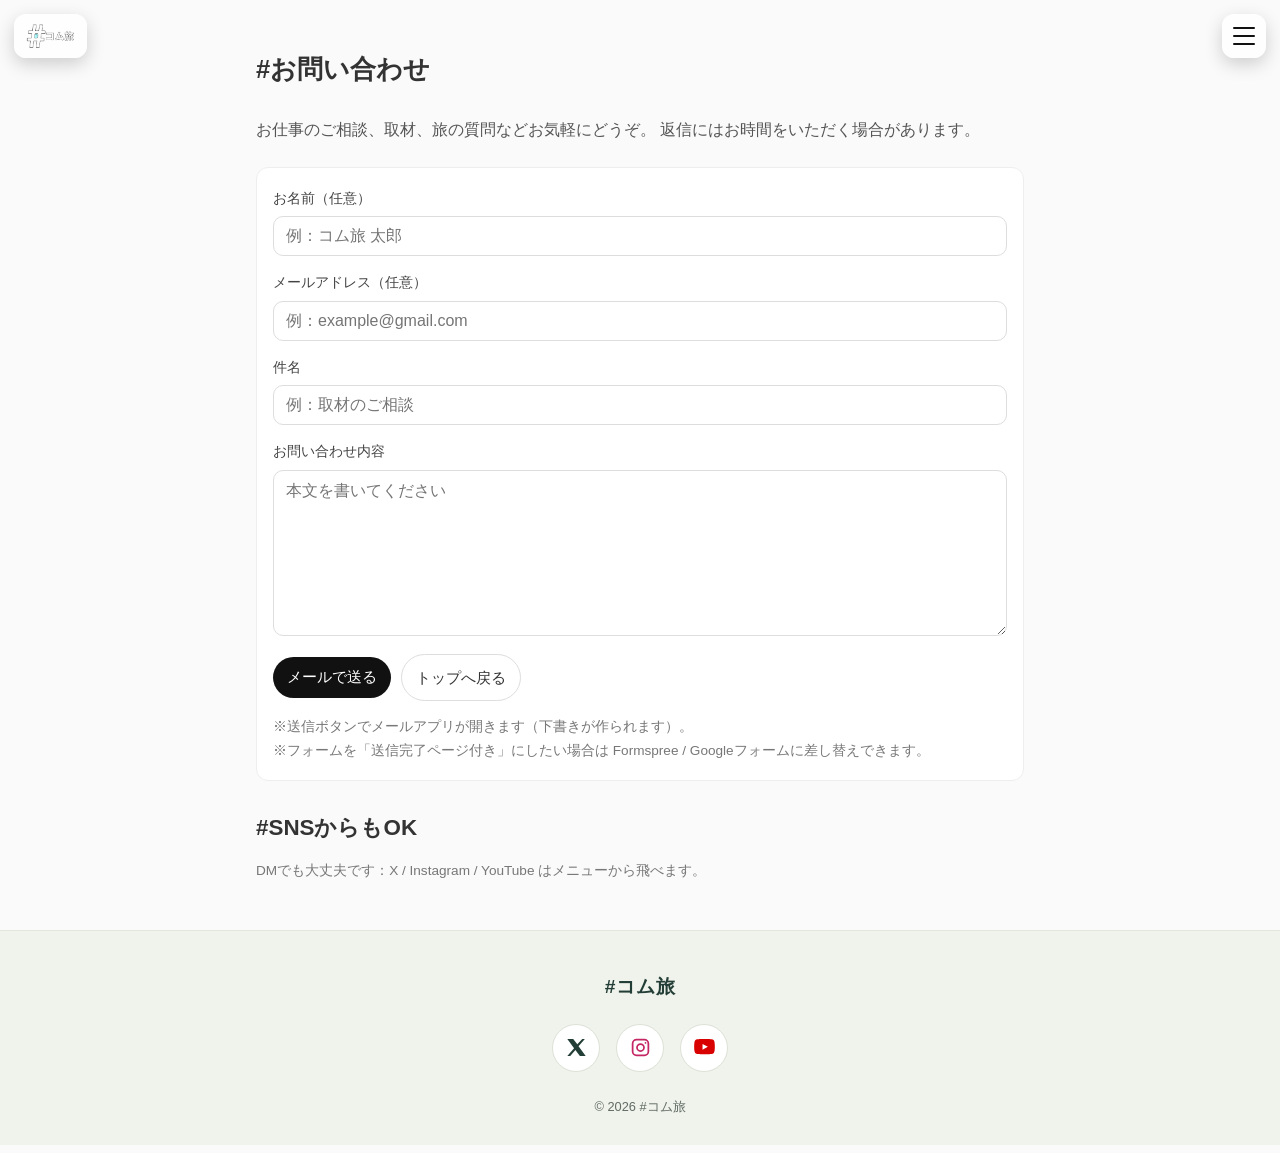
==== commit 6a32a33b: "Add shared social icon footer across all pages" ====
--- a/contact.html
+++ b/contact.html
@@ -4,7 +4,7 @@
   <meta charset="UTF-8" />
   <meta name="viewport" content="width=device-width, initial-scale=1.0" />
   <title>#お問い合わせ | #コム旅</title>
-  <link rel="stylesheet" href="css/style.css?v=20261016" />
+  <link rel="stylesheet" href="css/style.css?v=20261016-footer" />
 
     <!-- ✅ SEO / OGP（共通） -->
   <meta name="description" content="旅と日常の記録。#コム旅の旅行記・モデルコース・47都道府県制覇の旅をまとめています。">
@@ -144,15 +144,45 @@
   </main>
 
   <footer class="site-footer">
+    <a class="footer-brand" href="index.html">#コム旅</a>
+    <nav class="footer-sns" aria-label="SNSリンク">
+        <a href="https://x.com/hBD1ilERGj89740"
+           target="_blank"
+           rel="noopener"
+           aria-label="X"
+           data-sns="x">
+          <svg viewBox="0 0 24 24" aria-hidden="true">
+            <path d="M18.244 2.25h3.308l-7.227 8.26L22.5 21.75h-6.59l-5.16-6.78-5.93 6.78H1.5l7.73-8.84L1.5 2.25h6.75l4.66 6.15 5.67-6.15z"/>
+          </svg>
+        </a>
+        <a href="https://www.instagram.com/komtabi"
+           target="_blank"
+           rel="noopener"
+           aria-label="Instagram"
+           data-sns="instagram">
+          <svg viewBox="0 0 24 24" aria-hidden="true">
+            <path d="M7.5 2h9A5.5 5.5 0 0 1 22 7.5v9A5.5 5.5 0 0 1 16.5 22h-9A5.5 5.5 0 0 1 2 16.5v-9A5.5 5.5 0 0 1 7.5 2Zm0 2A3.5 3.5 0 0 0 4 7.5v9A3.5 3.5 0 0 0 7.5 20h9a3.5 3.5 0 0 0 3.5-3.5v-9A3.5 3.5 0 0 0 16.5 4h-9Zm10.25 1.75a1 1 0 1 1 0 2 1 1 0 0 1 0-2ZM12 7a5 5 0 1 1 0 10 5 5 0 0 1 0-10Zm0 2a3 3 0 1 0 0 6 3 3 0 0 0 0-6Z"/>
+          </svg>
+        </a>
+        <a href="https://www.youtube.com/@コム旅5656"
+           target="_blank"
+           rel="noopener"
+           aria-label="YouTube"
+           data-sns="youtube">
+          <svg viewBox="0 0 24 24" aria-hidden="true">
+            <path d="M23.5 6.2s-.2-1.7-.9-2.5c-.9-1-1.9-1-2.4-1.1C16.9 2.3 12 2.3 12 2.3h0s-4.9 0-8.2.3c-.5.1-1.5.1-2.4 1.1C.7 4.5.5 6.2.5 6.2S.2 8.2.2 10.2v1.6c0 2 .3 4 .3 4s.2 1.7.9 2.5c.9 1 2.1 1 2.6 1.1 1.9.2 8 .3 8 .3s4.9 0 8.2-.3c.5-.1 1.5-.1 2.4-1.1.7-.8.9-2.5.9-2.5s.3-2 .3-4v-1.6c0-2-.3-4-.3-4ZM9.75 14.6V7.9l6.1 3.35-6.1 3.35Z"/>
+          </svg>
+        </a>
+    </nav>
     <p>© 2026 #コム旅</p>
   </footer>
 
   <!-- scripts（順番重要・main.jsは1回だけ） -->
-<link rel="stylesheet" href="css/style.css?v=20261016" />
+<link rel="stylesheet" href="css/style.css?v=20261016-footer" />
 <script src="js/data/posts.js?v=20260111"></script>
 <script src="js/data/courses.js?v=20260111"></script>
 <script src="js/data/visited.js?v=20260111"></script>
-<script src="js/main.js?v=20261016"></script>
+<script src="js/main.js?v=20261016-tag-all-rows"></script>
 
   <!-- contact page helper -->
   <script>
--- a/css/style.css
+++ b/css/style.css
@@ -1302,3 +1302,76 @@
   html { scroll-behavior: auto; }
   *, *::before, *::after { transition: none !important; }
 }
+
+/* Tags: a Japanese syllabary directory */
+.tags-page { background: #f7f6f2; color: var(--travel-ink); }
+.tags-page .container { max-width: 1040px; margin: 112px auto 72px; padding: 0 28px; }
+.tags-page .page-title { font-size: clamp(2rem, 4vw, 2.8rem); margin-bottom: 16px; }
+.tags-page .lead-text { line-height: 1.9; color: #606c64; margin-bottom: 32px; }
+.tag-directory-head { padding: 22px 24px; border: 1px solid #dde4d8; border-radius: 16px; background: #edf1e8; margin-bottom: 36px; }
+.tag-directory-label { font-size: .9rem; font-weight: 700; margin-bottom: 14px; }
+#tagTotal { margin-left: 12px; font-size: .8rem; font-weight: 400; color: #606c64; }
+.tag-index { display: flex; flex-wrap: wrap; gap: 10px; }
+.tag-index a { display: inline-flex; align-items: center; justify-content: center; min-height: 44px; padding: 8px 20px; border: 1px solid #d4ddcf; border-radius: 999px; background: #fff; color: var(--travel-ink); text-decoration: none; font-size: .9rem; }
+.tag-index a:hover { background: #dfe8da; }
+.tag-groups { display: grid; gap: 32px; }
+.tag-group-title { font-size: 1.15rem; margin-bottom: 14px; padding-bottom: 10px; border-bottom: 1px solid #dde4d8; }
+.tags-page .tag-grid { grid-template-columns: repeat(3, minmax(0, 1fr)); gap: 12px; }
+.tags-page .tag-card { min-height: 72px; padding: 16px 18px; border-color: #e0e6db; border-radius: 12px; transition: background .2s, border-color .2s; }
+.tags-page .tag-card:hover { background: #edf1e8; border-color: #b7c8b1; }
+.tags-page .tag-card-name { font-size: .95rem; overflow-wrap: anywhere; }
+.tags-page .tag-card-count { flex-shrink: 0; font-size: .75rem; padding: 3px 8px; border-radius: 999px; background: #f2f4ef; color: #606c64; }
+@media (max-width: 700px) {
+  .tags-page .container { margin-top: 96px; padding: 0 20px; }
+  .tags-page .tag-grid { grid-template-columns: repeat(2, minmax(0, 1fr)); gap: 10px; }
+  .tags-page .tag-card { padding: 12px; gap: 6px; }
+  .tags-page .tag-card-name { font-size: .85rem; }
+  .tag-directory-head { padding: 18px; }
+  .tag-index { gap: 8px; }
+  .tag-index a { padding: 8px 16px; }
+}
+@media (max-width: 360px) {
+  .tags-page .tag-grid { grid-template-columns: 1fr; }
+}
+
+.tag-group-empty { grid-column: 1 / -1; padding: 12px 0; color: #606c64; font-size: .9rem; }
+
+/* Shared footer, including article templates */
+.site-footer {
+  padding: 40px 20px 28px;
+  border-top: 1px solid #e2e6dc;
+  background: #f0f2ec;
+  color: #606c64;
+}
+.home .site-footer { padding: 40px 20px 28px; }
+.footer-brand {
+  display: inline-block;
+  color: var(--travel-ink);
+  font-size: 1.2rem;
+  font-weight: 700;
+  letter-spacing: .04em;
+  text-decoration: none;
+}
+.footer-sns {
+  display: flex;
+  justify-content: center;
+  gap: 16px;
+  margin: 20px 0 24px;
+}
+.footer-sns a {
+  display: inline-flex;
+  align-items: center;
+  justify-content: center;
+  width: 48px;
+  height: 48px;
+  border: 1px solid #dce2d7;
+  border-radius: 50%;
+  background: #fff;
+  color: #233e36;
+  text-decoration: none;
+  transition: background .2s, border-color .2s;
+}
+.footer-sns svg { width: 21px; height: 21px; fill: currentColor; }
+.footer-sns a[data-sns="instagram"] { color: #c42763; }
+.footer-sns a[data-sns="youtube"] { color: #d90000; }
+.footer-sns a:hover { background: #e3eadf; border-color: #a6b59d; }
--- a/css/style.css
+++ b/css/style.css
@@ -1302,3 +1302,76 @@
   html { scroll-behavior: auto; }
   *, *::before, *::after { transition: none !important; }
 }
+
+/* Tags: a Japanese syllabary directory */
+.tags-page { background: #f7f6f2; color: var(--travel-ink); }
+.tags-page .container { max-width: 1040px; margin: 112px auto 72px; padding: 0 28px; }
+.tags-page .page-title { font-size: clamp(2rem, 4vw, 2.8rem); margin-bottom: 16px; }
+.tags-page .lead-text { line-height: 1.9; color: #606c64; margin-bottom: 32px; }
+.tag-directory-head { padding: 22px 24px; border: 1px solid #dde4d8; border-radius: 16px; background: #edf1e8; margin-bottom: 36px; }
+.tag-directory-label { font-size: .9rem; font-weight: 700; margin-bottom: 14px; }
+#tagTotal { margin-left: 12px; font-size: .8rem; font-weight: 400; color: #606c64; }
+.tag-index { display: flex; flex-wrap: wrap; gap: 10px; }
+.tag-index a { display: inline-flex; align-items: center; justify-content: center; min-height: 44px; padding: 8px 20px; border: 1px solid #d4ddcf; border-radius: 999px; background: #fff; color: var(--travel-ink); text-decoration: none; font-size: .9rem; }
+.tag-index a:hover { background: #dfe8da; }
+.tag-groups { display: grid; gap: 32px; }
+.tag-group-title { font-size: 1.15rem; margin-bottom: 14px; padding-bottom: 10px; border-bottom: 1px solid #dde4d8; }
+.tags-page .tag-grid { grid-template-columns: repeat(3, minmax(0, 1fr)); gap: 12px; }
+.tags-page .tag-card { min-height: 72px; padding: 16px 18px; border-color: #e0e6db; border-radius: 12px; transition: background .2s, border-color .2s; }
+.tags-page .tag-card:hover { background: #edf1e8; border-color: #b7c8b1; }
+.tags-page .tag-card-name { font-size: .95rem; overflow-wrap: anywhere; }
+.tags-page .tag-card-count { flex-shrink: 0; font-size: .75rem; padding: 3px 8px; border-radius: 999px; background: #f2f4ef; color: #606c64; }
+@media (max-width: 700px) {
+  .tags-page .container { margin-top: 96px; padding: 0 20px; }
+  .tags-page .tag-grid { grid-template-columns: repeat(2, minmax(0, 1fr)); gap: 10px; }
+  .tags-page .tag-card { padding: 12px; gap: 6px; }
+  .tags-page .tag-card-name { font-size: .85rem; }
+  .tag-directory-head { padding: 18px; }
+  .tag-index { gap: 8px; }
+  .tag-index a { padding: 8px 16px; }
+}
+@media (max-width: 360px) {
+  .tags-page .tag-grid { grid-template-columns: 1fr; }
+}
+
+.tag-group-empty { grid-column: 1 / -1; padding: 12px 0; color: #606c64; font-size: .9rem; }
+
+/* Shared footer, including article templates */
+.site-footer {
+  padding: 40px 20px 28px;
+  border-top: 1px solid #e2e6dc;
+  background: #f0f2ec;
+  color: #606c64;
+}
+.home .site-footer { padding: 40px 20px 28px; }
+.footer-brand {
+  display: inline-block;
+  color: var(--travel-ink);
+  font-size: 1.2rem;
+  font-weight: 700;
+  letter-spacing: .04em;
+  text-decoration: none;
+}
+.footer-sns {
+  display: flex;
+  justify-content: center;
+  gap: 16px;
+  margin: 20px 0 24px;
+}
+.footer-sns a {
+  display: inline-flex;
+  align-items: center;
+  justify-content: center;
+  width: 48px;
+  height: 48px;
+  border: 1px solid #dce2d7;
+  border-radius: 50%;
+  background: #fff;
+  color: #233e36;
+  text-decoration: none;
+  transition: background .2s, border-color .2s;
+}
+.footer-sns svg { width: 21px; height: 21px; fill: currentColor; }
+.footer-sns a[data-sns="instagram"] { color: #c42763; }
+.footer-sns a[data-sns="youtube"] { color: #d90000; }
+.footer-sns a:hover { background: #e3eadf; border-color: #a6b59d; }
